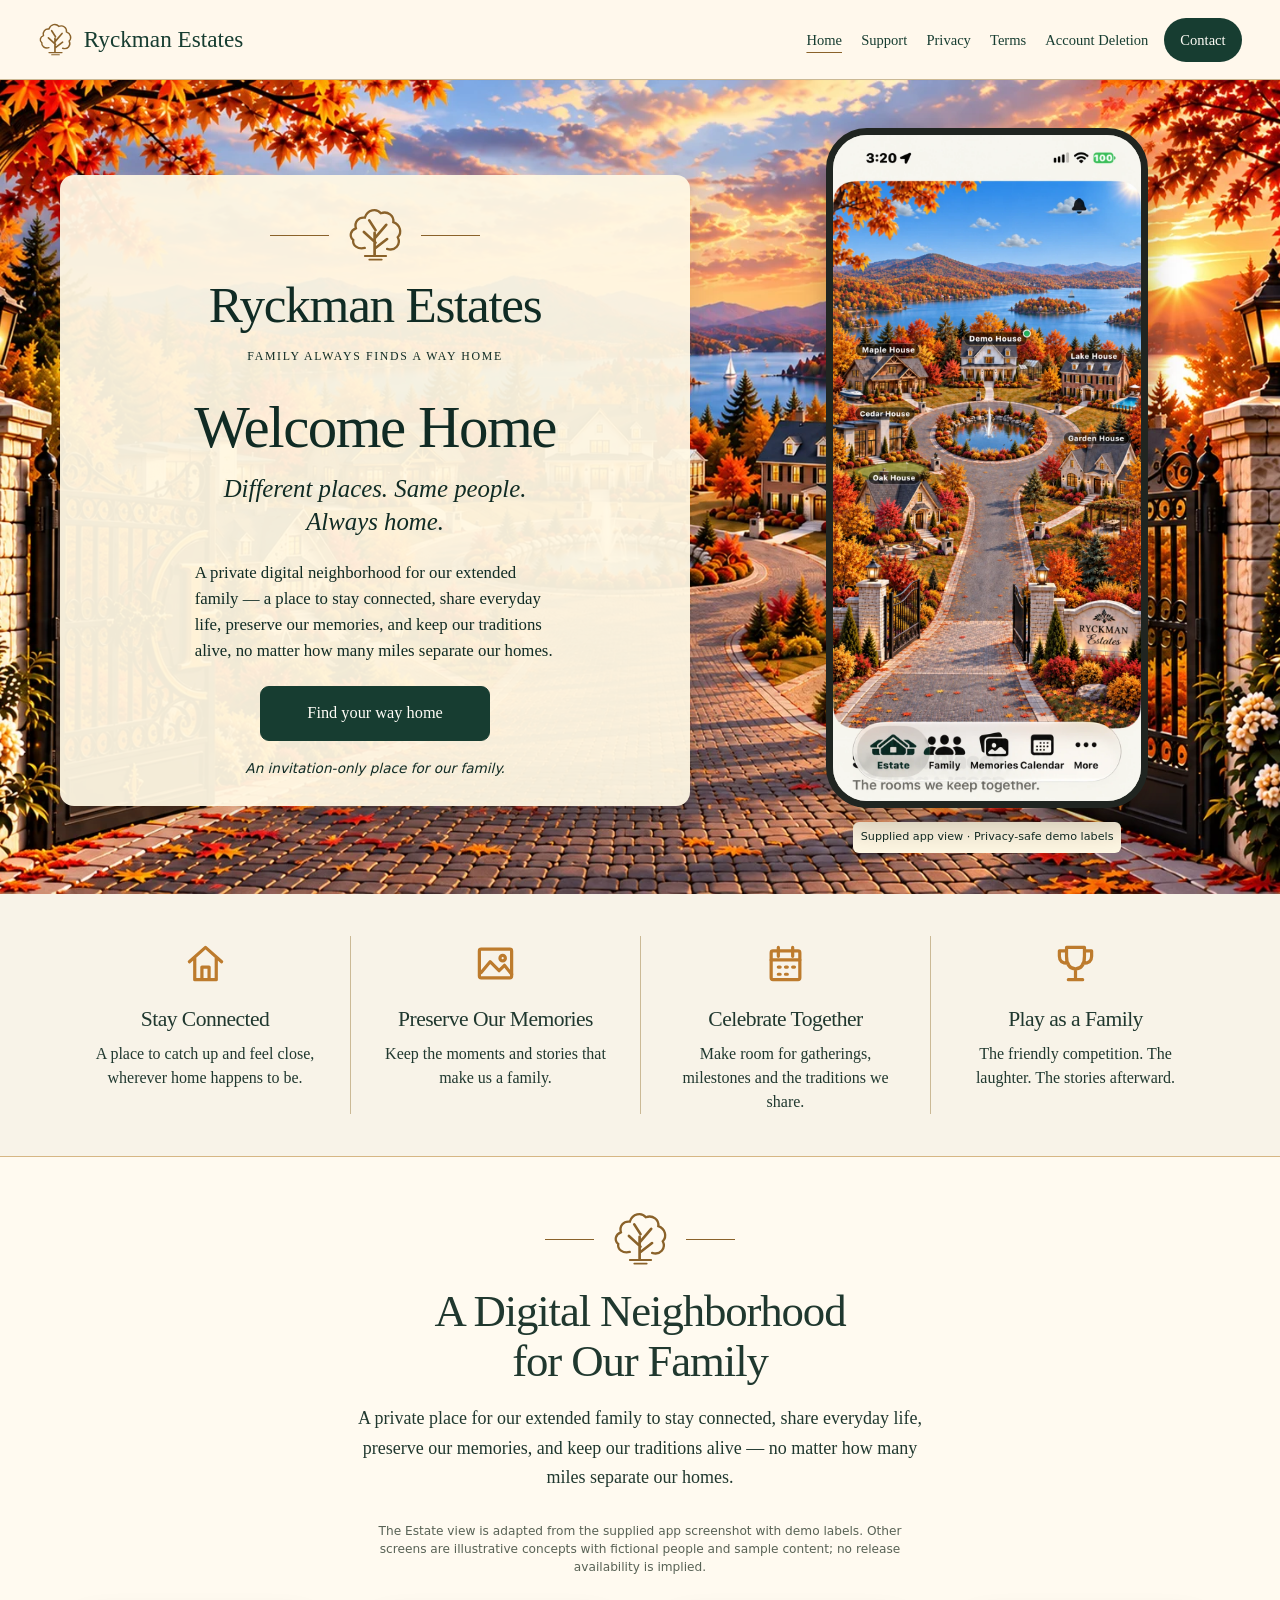
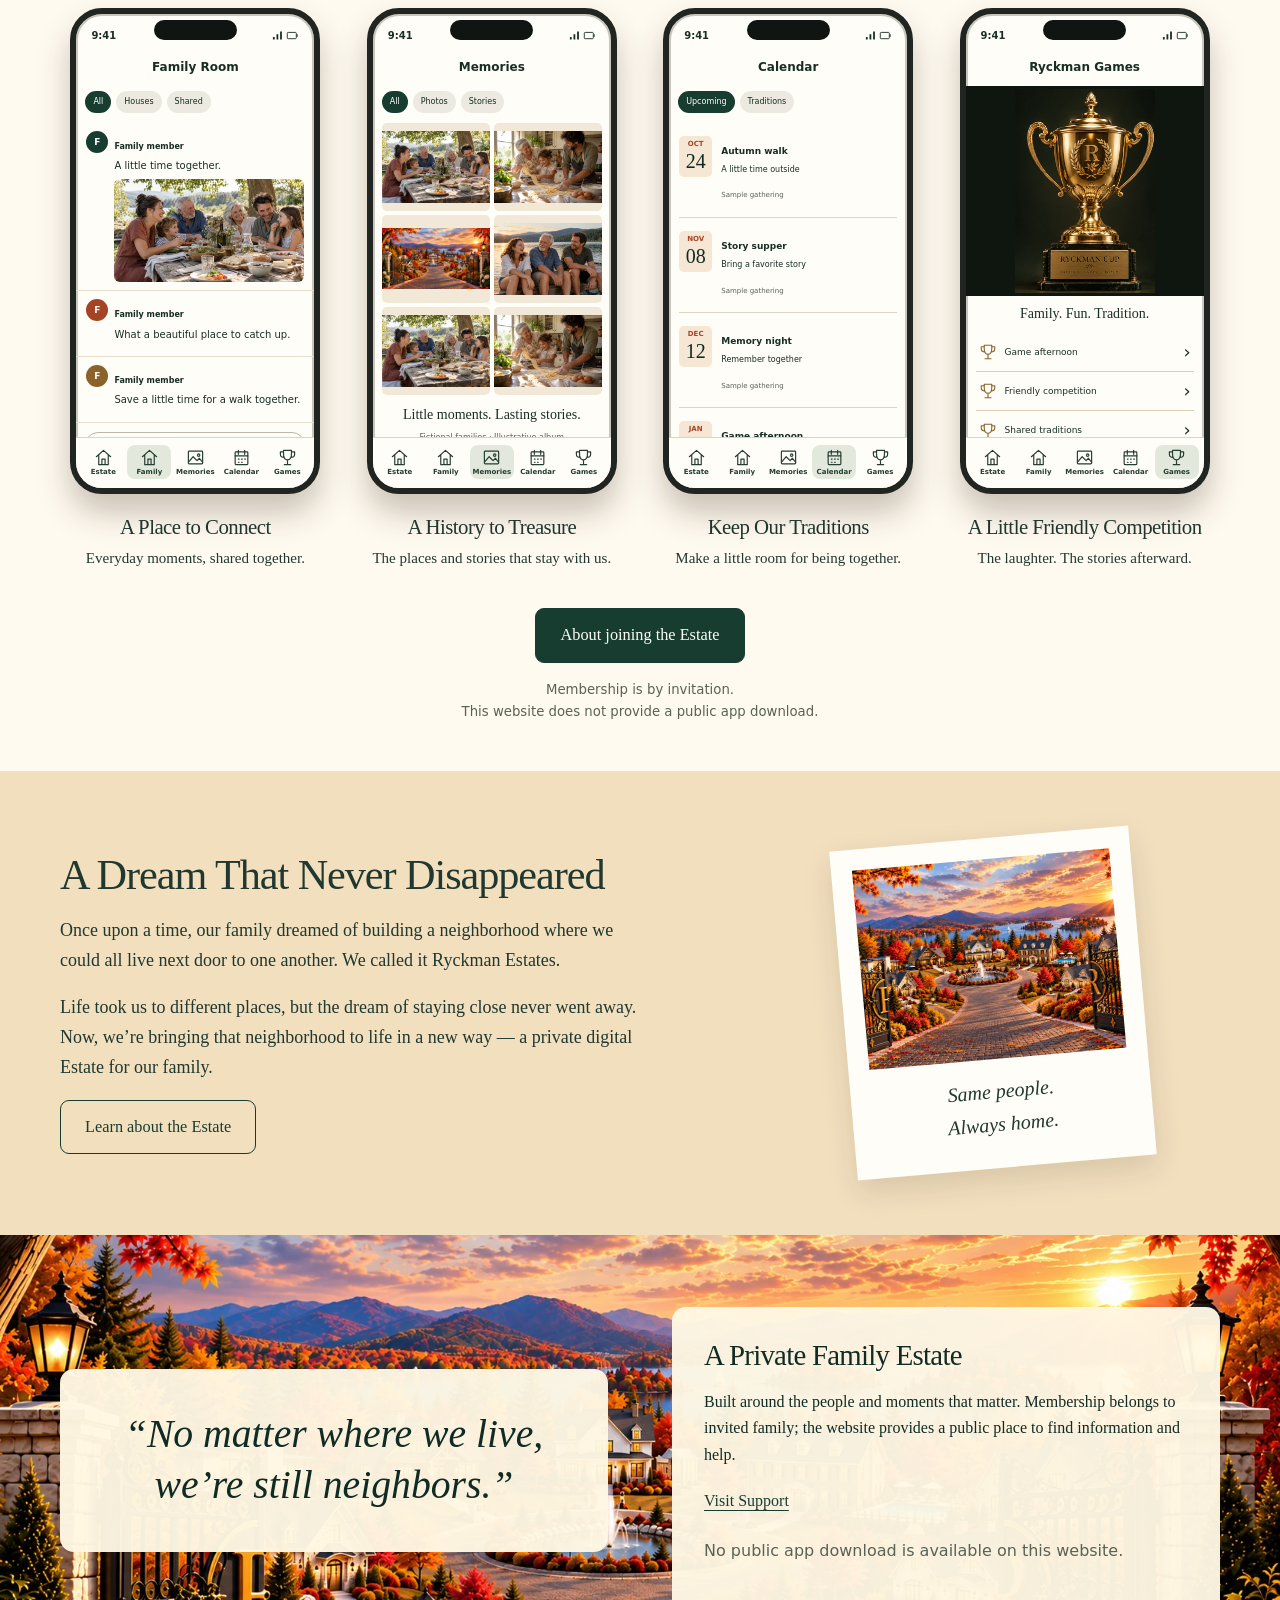
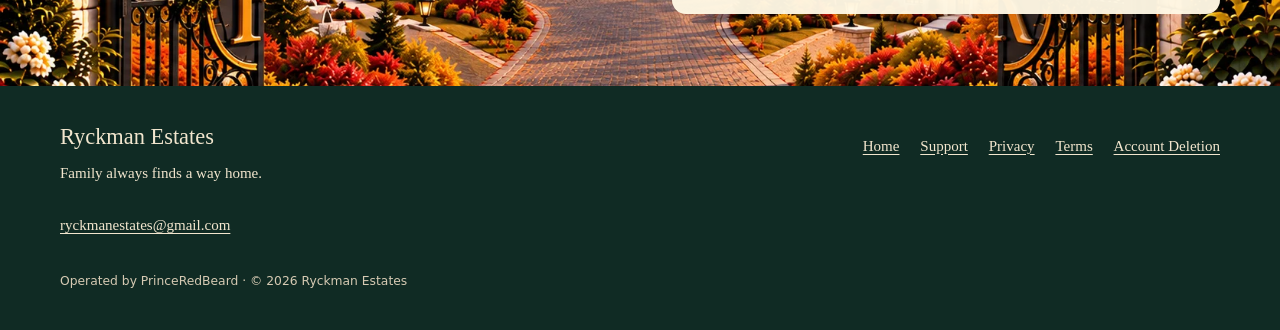
==== docs/index.html @ 8450f485 "Publish full Ryckman Estates website with scoped public information" ====
<!doctype html>
<html lang="en"><head><meta charset="utf-8"><meta name="viewport" content="width=device-width,initial-scale=1"><title>Welcome Home · Ryckman Estates</title><meta name="description" content="The official Ryckman Estates website. A little closer, wherever we are."><meta name="robots" content="index,follow"><meta name="theme-color" content="#173d31"><meta property="og:title" content="Welcome Home · Ryckman Estates"><meta property="og:description" content="The official Ryckman Estates website. A little closer, wherever we are."><meta property="og:type" content="website"><link rel="icon" href="assets/img/crest.svg" type="image/svg+xml"><link rel="stylesheet" href="assets/css/site.css"><link rel="stylesheet" href="reveal.css"><link rel="canonical" href="https://davidryckman.github.io/ryckman-estates-site/"><meta property="og:url" content="https://davidryckman.github.io/ryckman-estates-site/"></head>
<body class="reveal"><a class="skip-link" href="#main">Skip to content</a><header class="site-header"><div class="header-inner"><a class="brand" href="index.html" aria-label="Ryckman Estates home"><img src="assets/img/crest.svg" alt="" width="35" height="40"><span>Ryckman Estates</span></a><nav class="site-nav" aria-label="Main navigation"><a href="index.html" aria-current="page">Home</a><a href="support/">Support</a><a href="privacy/">Privacy</a><a href="terms/">Terms</a><a href="account-deletion/">Account Deletion</a><a class="contact-link" href="mailto:ryckmanestates@gmail.com">Contact</a></nav></div></header><main id="main"><section class="reveal-hero has-art" style="--estate-art:url('assets/estate-gate.webp')" aria-labelledby="welcome"><div class="wrap hero-grid"><div class="hero-copy"><div class="reveal-title"><div class="crest-lockup"><img src="assets/img/crest.svg" alt="" width="64" height="64"></div><h1>Ryckman Estates</h1><p class="brand-line">Family always finds a way home</p></div><div class="hero-welcome"><h2 id="welcome">Welcome Home</h2><p class="hero-tagline">Different places. Same people.<br>Always home.</p><p class="hero-intro">A private digital neighborhood for our extended family — a place to stay connected, share everyday life, preserve our memories, and keep our traditions alive, no matter how many miles separate our homes.</p><a class="button" href="support/">Find your way home</a><p class="availability">An invitation-only place for our family.</p></div></div><figure class="hero-device"><div class="device hero-phone authentic-device" role="group" aria-label="Sanitized supplied app neighborhood view with demo house labels"><img class="authentic-app-view" src="assets/neighborhood-demo.webp" alt="Supplied app neighborhood composition with privacy-safe demo house labels; no real household identities" width="853" height="1844" fetchpriority="high"></div><figcaption>Supplied app view · Privacy-safe demo labels</figcaption></figure></div></section><div class="wrap pillars"><div class="pillar"><div class="icon-medallion"><svg viewBox="0 0 24 24" fill="none" stroke="currentColor" stroke-width="1.5" stroke-linecap="round" stroke-linejoin="round" aria-hidden="true"><path d="m3 11 9-8 9 8M6 9v12h12V9M10 21v-7h4v7"/></svg></div><h3>Stay Connected</h3><p>A place to catch up and feel close, wherever home happens to be.</p></div><div class="pillar"><div class="icon-medallion"><svg viewBox="0 0 24 24" fill="none" stroke="currentColor" stroke-width="1.5" stroke-linecap="round" stroke-linejoin="round" aria-hidden="true"><rect x="3" y="4" width="18" height="16" rx="1"/><path d="m4 17 5-6 5 5 3-3 4 5"/><circle cx="16" cy="9" r="1.5"/></svg></div><h3>Preserve Our Memories</h3><p>Keep the moments and stories that make us a family.</p></div><div class="pillar"><div class="icon-medallion"><svg viewBox="0 0 24 24" fill="none" stroke="currentColor" stroke-width="1.5" stroke-linecap="round" stroke-linejoin="round" aria-hidden="true"><rect x="4" y="5" width="16" height="16" rx="1"/><path d="M8 3v5m8-5v5M4 10h16m-12 4h1m3 0h1m3 0h1m-9 4h1m3 0h1"/></svg></div><h3>Celebrate Together</h3><p>Make room for gatherings, milestones and the traditions we share.</p></div><div class="pillar"><div class="icon-medallion"><svg viewBox="0 0 24 24" fill="none" stroke="currentColor" stroke-width="1.5" stroke-linecap="round" stroke-linejoin="round" aria-hidden="true"><path d="M7 3h10v5c0 5-2 7-5 7S7 13 7 8V3ZM7 5H3v3c0 3 2 4 5 4m9-7h4v3c0 3-2 4-5 4m-4 3v5m-4 1h8"/></svg></div><h3>Play as a Family</h3><p>The friendly competition. The laughter. The stories afterward.</p></div></div><section class="neighborhood" id="neighborhood"><div class="wrap"><div class="neighborhood-copy"><div class="crest-lockup"><img src="assets/img/crest.svg" alt="" width="64" height="64"></div><h2>A Digital Neighborhood<br>for Our Family</h2><p>A private place for our extended family to stay connected, share everyday life, preserve our memories, and keep our traditions alive — no matter how many miles separate our homes.</p></div><p class="gallery-disclosure" id="screen-note">The Estate view is adapted from the supplied app screenshot with demo labels. Other screens are illustrative concepts with fictional people and sample content; no release availability is implied.</p><p class="gallery-swipe">Scroll sideways to explore the four illustrative screens.</p><div class="showcase-grid" role="region" tabindex="0" aria-label="Four illustrative screen compositions" aria-describedby="screen-note"><figure class="screen-composition"><div class="device gallery-phone" role="group" aria-label="Illustrative Family Room screen"><div class="device-status"><span>9:41</span><span class="device-island"></span><svg viewBox="0 0 30 12" aria-hidden="true"><path d="M2 10V7m4 3V4m4 6V1" stroke="currentColor" stroke-width="2"/><rect x="17" y="2" width="10" height="7" rx="1" fill="none" stroke="currentColor"/><path d="M28 4v3" stroke="currentColor"/></svg></div><div class="device-title">Family Room</div><div class="device-content room-content"><div class="sample-chips"><span class="selected">All</span><span>Houses</span><span>Shared</span></div><div class="sample-message"><span class="sample-avatar">F</span><div><strong>Family member</strong><p>A little time together.</p><img class="sample-scene sample-family" src="assets/family-picnic.webp" alt="AI-generated fictional family sharing a picnic" width="720" height="480" loading="lazy"></div></div><div class="sample-message"><span class="sample-avatar rust">F</span><div><strong>Family member</strong><p>What a beautiful place to catch up.</p></div></div><div class="sample-message"><span class="sample-avatar gold">F</span><div><strong>Family member</strong><p>Save a little time for a walk together.</p></div></div><div class="sample-compose">Illustrative conversation<span>+</span></div></div><div class="device-nav"><span><svg viewBox="0 0 24 24" fill="none" stroke="currentColor" stroke-width="1.5" stroke-linecap="round" stroke-linejoin="round" aria-hidden="true"><path d="m3 11 9-8 9 8M6 9v12h12V9M10 21v-7h4v7"/></svg><small>Estate</small></span><span class="selected"><svg viewBox="0 0 24 24" fill="none" stroke="currentColor" stroke-width="1.5" stroke-linecap="round" stroke-linejoin="round" aria-hidden="true"><path d="m3 11 9-8 9 8M6 9v12h12V9M10 21v-7h4v7"/></svg><small>Family</small></span><span><svg viewBox="0 0 24 24" fill="none" stroke="currentColor" stroke-width="1.5" stroke-linecap="round" stroke-linejoin="round" aria-hidden="true"><rect x="3" y="4" width="18" height="16" rx="1"/><path d="m4 17 5-6 5 5 3-3 4 5"/><circle cx="16" cy="9" r="1.5"/></svg><small>Memories</small></span><span><svg viewBox="0 0 24 24" fill="none" stroke="currentColor" stroke-width="1.5" stroke-linecap="round" stroke-linejoin="round" aria-hidden="true"><rect x="4" y="5" width="16" height="16" rx="1"/><path d="M8 3v5m8-5v5M4 10h16m-12 4h1m3 0h1m3 0h1m-9 4h1m3 0h1"/></svg><small>Calendar</small></span><span><svg viewBox="0 0 24 24" fill="none" stroke="currentColor" stroke-width="1.5" stroke-linecap="round" stroke-linejoin="round" aria-hidden="true"><path d="M7 3h10v5c0 5-2 7-5 7S7 13 7 8V3ZM7 5H3v3c0 3 2 4 5 4m9-7h4v3c0 3-2 4-5 4m-4 3v5m-4 1h8"/></svg><small>Games</small></span></div></div><figcaption><h3>A Place to Connect</h3><p>Everyday moments, shared together.</p></figcaption></figure><figure class="screen-composition"><div class="device gallery-phone" role="group" aria-label="Illustrative Memories screen"><div class="device-status"><span>9:41</span><span class="device-island"></span><svg viewBox="0 0 30 12" aria-hidden="true"><path d="M2 10V7m4 3V4m4 6V1" stroke="currentColor" stroke-width="2"/><rect x="17" y="2" width="10" height="7" rx="1" fill="none" stroke="currentColor"/><path d="M28 4v3" stroke="currentColor"/></svg></div><div class="device-title">Memories</div><div class="device-content memories-content"><div class="sample-chips"><span class="selected">All</span><span>Photos</span><span>Stories</span></div><div class="sample-album"><div><img class="sample-scene" src="assets/family-picnic.webp" alt="AI-generated fictional family picnic" width="720" height="480" loading="lazy"></div><div><img class="sample-scene" src="assets/family-cooking.webp" alt="AI-generated fictional family cooking together" width="720" height="480" loading="lazy"></div><div><img class="sample-scene" src="assets/estate-gate-960.webp" alt="Illustrative autumn Estate scenery" width="720" height="480" loading="lazy"></div><div><img class="sample-scene" src="assets/family-lakeside.webp" alt="AI-generated fictional family by a lake" width="720" height="480" loading="lazy"></div><div><img class="sample-scene" src="assets/family-picnic.webp" alt="AI-generated fictional family gathering" width="720" height="480" loading="lazy"></div><div><img class="sample-scene" src="assets/family-cooking.webp" alt="AI-generated fictional family preparing a meal" width="720" height="480" loading="lazy"></div></div><p class="album-title">Little moments. Lasting stories.</p><p class="sample-muted">Fictional families · Illustrative album</p></div><div class="device-nav"><span><svg viewBox="0 0 24 24" fill="none" stroke="currentColor" stroke-width="1.5" stroke-linecap="round" stroke-linejoin="round" aria-hidden="true"><path d="m3 11 9-8 9 8M6 9v12h12V9M10 21v-7h4v7"/></svg><small>Estate</small></span><span><svg viewBox="0 0 24 24" fill="none" stroke="currentColor" stroke-width="1.5" stroke-linecap="round" stroke-linejoin="round" aria-hidden="true"><path d="m3 11 9-8 9 8M6 9v12h12V9M10 21v-7h4v7"/></svg><small>Family</small></span><span class="selected"><svg viewBox="0 0 24 24" fill="none" stroke="currentColor" stroke-width="1.5" stroke-linecap="round" stroke-linejoin="round" aria-hidden="true"><rect x="3" y="4" width="18" height="16" rx="1"/><path d="m4 17 5-6 5 5 3-3 4 5"/><circle cx="16" cy="9" r="1.5"/></svg><small>Memories</small></span><span><svg viewBox="0 0 24 24" fill="none" stroke="currentColor" stroke-width="1.5" stroke-linecap="round" stroke-linejoin="round" aria-hidden="true"><rect x="4" y="5" width="16" height="16" rx="1"/><path d="M8 3v5m8-5v5M4 10h16m-12 4h1m3 0h1m3 0h1m-9 4h1m3 0h1"/></svg><small>Calendar</small></span><span><svg viewBox="0 0 24 24" fill="none" stroke="currentColor" stroke-width="1.5" stroke-linecap="round" stroke-linejoin="round" aria-hidden="true"><path d="M7 3h10v5c0 5-2 7-5 7S7 13 7 8V3ZM7 5H3v3c0 3 2 4 5 4m9-7h4v3c0 3-2 4-5 4m-4 3v5m-4 1h8"/></svg><small>Games</small></span></div></div><figcaption><h3>A History to Treasure</h3><p>The places and stories that stay with us.</p></figcaption></figure><figure class="screen-composition"><div class="device gallery-phone" role="group" aria-label="Illustrative Calendar screen"><div class="device-status"><span>9:41</span><span class="device-island"></span><svg viewBox="0 0 30 12" aria-hidden="true"><path d="M2 10V7m4 3V4m4 6V1" stroke="currentColor" stroke-width="2"/><rect x="17" y="2" width="10" height="7" rx="1" fill="none" stroke="currentColor"/><path d="M28 4v3" stroke="currentColor"/></svg></div><div class="device-title">Calendar</div><div class="device-content calendar-content"><div class="sample-chips"><span class="selected">Upcoming</span><span>Traditions</span></div><div class="sample-events"><div class="sample-event"><div class="sample-date"><span>OCT</span>24</div><div><strong>Autumn walk</strong><p>A little time outside</p><small>Sample gathering</small></div></div><div class="sample-event"><div class="sample-date"><span>NOV</span>08</div><div><strong>Story supper</strong><p>Bring a favorite story</p><small>Sample gathering</small></div></div><div class="sample-event"><div class="sample-date"><span>DEC</span>12</div><div><strong>Memory night</strong><p>Remember together</p><small>Sample gathering</small></div></div><div class="sample-event"><div class="sample-date"><span>JAN</span>16</div><div><strong>Game afternoon</strong><p>Good company wins</p><small>Sample gathering</small></div></div></div></div><div class="device-nav"><span><svg viewBox="0 0 24 24" fill="none" stroke="currentColor" stroke-width="1.5" stroke-linecap="round" stroke-linejoin="round" aria-hidden="true"><path d="m3 11 9-8 9 8M6 9v12h12V9M10 21v-7h4v7"/></svg><small>Estate</small></span><span><svg viewBox="0 0 24 24" fill="none" stroke="currentColor" stroke-width="1.5" stroke-linecap="round" stroke-linejoin="round" aria-hidden="true"><path d="m3 11 9-8 9 8M6 9v12h12V9M10 21v-7h4v7"/></svg><small>Family</small></span><span><svg viewBox="0 0 24 24" fill="none" stroke="currentColor" stroke-width="1.5" stroke-linecap="round" stroke-linejoin="round" aria-hidden="true"><rect x="3" y="4" width="18" height="16" rx="1"/><path d="m4 17 5-6 5 5 3-3 4 5"/><circle cx="16" cy="9" r="1.5"/></svg><small>Memories</small></span><span class="selected"><svg viewBox="0 0 24 24" fill="none" stroke="currentColor" stroke-width="1.5" stroke-linecap="round" stroke-linejoin="round" aria-hidden="true"><rect x="4" y="5" width="16" height="16" rx="1"/><path d="M8 3v5m8-5v5M4 10h16m-12 4h1m3 0h1m3 0h1m-9 4h1m3 0h1"/></svg><small>Calendar</small></span><span><svg viewBox="0 0 24 24" fill="none" stroke="currentColor" stroke-width="1.5" stroke-linecap="round" stroke-linejoin="round" aria-hidden="true"><path d="M7 3h10v5c0 5-2 7-5 7S7 13 7 8V3ZM7 5H3v3c0 3 2 4 5 4m9-7h4v3c0 3-2 4-5 4m-4 3v5m-4 1h8"/></svg><small>Games</small></span></div></div><figcaption><h3>Keep Our Traditions</h3><p>Make a little room for being together.</p></figcaption></figure><figure class="screen-composition"><div class="device gallery-phone" role="group" aria-label="Illustrative Ryckman Games screen"><div class="device-status"><span>9:41</span><span class="device-island"></span><svg viewBox="0 0 30 12" aria-hidden="true"><path d="M2 10V7m4 3V4m4 6V1" stroke="currentColor" stroke-width="2"/><rect x="17" y="2" width="10" height="7" rx="1" fill="none" stroke="currentColor"/><path d="M28 4v3" stroke="currentColor"/></svg></div><div class="device-title">Ryckman Games</div><div class="device-content games-content"><div class="games-banner"><div class="cup-window"><img src="assets/ryckman-cup-showcase.webp" alt="Supplied Ryckman Cup trophy front view, with gold handles and dark marble base" width="1536" height="1024" loading="lazy"></div></div><h4>Family. Fun. Tradition.</h4><div class="sample-game-list"><div><svg viewBox="0 0 24 24" fill="none" stroke="currentColor" stroke-width="1.5" stroke-linecap="round" stroke-linejoin="round" aria-hidden="true"><path d="M7 3h10v5c0 5-2 7-5 7S7 13 7 8V3ZM7 5H3v3c0 3 2 4 5 4m9-7h4v3c0 3-2 4-5 4m-4 3v5m-4 1h8"/></svg><span>Game afternoon</span><span>›</span></div><div><svg viewBox="0 0 24 24" fill="none" stroke="currentColor" stroke-width="1.5" stroke-linecap="round" stroke-linejoin="round" aria-hidden="true"><path d="M7 3h10v5c0 5-2 7-5 7S7 13 7 8V3ZM7 5H3v3c0 3 2 4 5 4m9-7h4v3c0 3-2 4-5 4m-4 3v5m-4 1h8"/></svg><span>Friendly competition</span><span>›</span></div><div><svg viewBox="0 0 24 24" fill="none" stroke="currentColor" stroke-width="1.5" stroke-linecap="round" stroke-linejoin="round" aria-hidden="true"><path d="M7 3h10v5c0 5-2 7-5 7S7 13 7 8V3ZM7 5H3v3c0 3 2 4 5 4m9-7h4v3c0 3-2 4-5 4m-4 3v5m-4 1h8"/></svg><span>Shared traditions</span><span>›</span></div></div><p class="sample-muted">Illustrative game concepts</p></div><div class="device-nav"><span><svg viewBox="0 0 24 24" fill="none" stroke="currentColor" stroke-width="1.5" stroke-linecap="round" stroke-linejoin="round" aria-hidden="true"><path d="m3 11 9-8 9 8M6 9v12h12V9M10 21v-7h4v7"/></svg><small>Estate</small></span><span><svg viewBox="0 0 24 24" fill="none" stroke="currentColor" stroke-width="1.5" stroke-linecap="round" stroke-linejoin="round" aria-hidden="true"><path d="m3 11 9-8 9 8M6 9v12h12V9M10 21v-7h4v7"/></svg><small>Family</small></span><span><svg viewBox="0 0 24 24" fill="none" stroke="currentColor" stroke-width="1.5" stroke-linecap="round" stroke-linejoin="round" aria-hidden="true"><rect x="3" y="4" width="18" height="16" rx="1"/><path d="m4 17 5-6 5 5 3-3 4 5"/><circle cx="16" cy="9" r="1.5"/></svg><small>Memories</small></span><span><svg viewBox="0 0 24 24" fill="none" stroke="currentColor" stroke-width="1.5" stroke-linecap="round" stroke-linejoin="round" aria-hidden="true"><rect x="4" y="5" width="16" height="16" rx="1"/><path d="M8 3v5m8-5v5M4 10h16m-12 4h1m3 0h1m3 0h1m-9 4h1m3 0h1"/></svg><small>Calendar</small></span><span class="selected"><svg viewBox="0 0 24 24" fill="none" stroke="currentColor" stroke-width="1.5" stroke-linecap="round" stroke-linejoin="round" aria-hidden="true"><path d="M7 3h10v5c0 5-2 7-5 7S7 13 7 8V3ZM7 5H3v3c0 3 2 4 5 4m9-7h4v3c0 3-2 4-5 4m-4 3v5m-4 1h8"/></svg><small>Games</small></span></div></div><figcaption><h3>A Little Friendly Competition</h3><p>The laughter. The stories afterward.</p></figcaption></figure></div><div class="gallery-actions"><a class="button" href="support/">About joining the Estate</a><p class="availability">Membership is by invitation.<br>This website does not provide a public app download.</p></div></div></section><section class="story" id="our-story"><div class="wrap story-grid"><div class="story-copy"><h2>A Dream That Never Disappeared</h2><p>Once upon a time, our family dreamed of building a neighborhood where we could all live next door to one another. We called it Ryckman Estates.</p><p>Life took us to different places, but the dream of staying close never went away. Now, we’re bringing that neighborhood to life in a new way — a private digital Estate for our family.</p><a class="button secondary" href="support/">Learn about the Estate</a></div><div class="story-art" aria-hidden="true"><div class="keepsake"><div class="monogram">R</div><p>Same people.<br>Always home.</p></div></div></div></section><section class="closing"><div class="wrap closing-grid"><blockquote>“No matter where we live,<br>we’re still neighbors.”</blockquote><div class="closing-note"><h2>A Private Family Estate</h2><p>Built around the people and moments that matter. Membership belongs to invited family; the website provides a public place to find information and help.</p><a href="support/">Visit Support</a><p class="availability">No public app download is available on this website.</p></div></div></section></main><footer class="site-footer"><div class="wrap"><div class="footer-inner"><div><p class="footer-brand">Ryckman Estates</p><p>Family always finds a way home.</p><a href="mailto:ryckmanestates@gmail.com">ryckmanestates@gmail.com</a></div><nav class="footer-nav" aria-label="Footer navigation"><a href="index.html">Home</a><a href="support/">Support</a><a href="privacy/">Privacy</a><a href="terms/">Terms</a><a href="account-deletion/">Account Deletion</a></nav></div><p class="footer-meta">Operated by PrinceRedBeard · © 2026 Ryckman Estates</p></div></footer></body></html>
---- docs/assets/css/site.css ----
@charset "UTF-8";
:root{--forest:#173d31;--forest-deep:#102b24;--paper:#f8f3e8;--paper-deep:#eee3ce;--ink:#20382f;--muted:#586255;--gold:#8a622a;--line:#cbb995;--white:#fffdf7;--body:Georgia,'Times New Roman',serif;--ui:system-ui,-apple-system,BlinkMacSystemFont,'Segoe UI',sans-serif;--measure:70ch;--radius:14px;--shadow:0 12px 30px rgb(36 31 18 / .13)}
*{box-sizing:border-box}html{scroll-behavior:smooth;scroll-padding-top:1.5rem}body{margin:0;background:var(--paper);color:var(--ink);font:1.125rem/1.65 var(--body);text-rendering:optimizeLegibility}::selection{background:#d9bc83;color:var(--forest-deep)}a{color:var(--forest);text-underline-offset:.22em;text-decoration-thickness:1px}a:hover{text-decoration-thickness:2px}button,a,input,summary{ -webkit-tap-highlight-color:rgb(138 98 42 / .18)}:focus-visible{outline:3px solid var(--gold);outline-offset:5px}img,svg{max-width:100%}img{height:auto}p{margin:0 0 1.1rem}h1,h2,h3{font-weight:400;line-height:1.12;letter-spacing:-.025em;margin:0 0 1.1rem;text-wrap:balance}h1{font-size:clamp(2.6rem,5vw,4.8rem)}h2{font-size:clamp(2rem,3.5vw,3.3rem)}h3{font-size:1.5rem}ul,ol{padding-left:1.25rem}li+li{margin-top:.55rem}small{font-size:.86rem}.skip-link{position:absolute;top:.5rem;left:1rem;z-index:50;transform:translateY(-180%);padding:.6rem 1rem;background:var(--forest);color:white}.skip-link:focus{transform:none}.review-ribbon{background:var(--forest-deep);color:#f9efda;text-align:center;padding:.45rem 1rem;font: .75rem/1.5 var(--ui);letter-spacing:.035em}.site-header{background:var(--paper);border-bottom:1px solid var(--line)}.header-inner{max-width:1320px;margin:auto;display:flex;align-items:center;justify-content:space-between;gap:1rem;padding:1.1rem 3vw}.brand{display:flex;align-items:center;gap:.65rem;color:var(--forest);text-decoration:none;font-size:1.45rem;line-height:1.05;white-space:nowrap}.brand img{width:35px;height:40px;flex:none}.site-nav{display:flex;flex-wrap:wrap;gap:.25rem .8rem;align-items:center;font-size:.91rem}.site-nav a{padding:.55rem .2rem;text-decoration:none;min-height:44px;display:inline-flex;align-items:center}.site-nav a:hover,.site-nav a[aria-current=page]{text-decoration:underline;text-decoration-color:var(--gold);text-underline-offset:.5em}.site-nav .contact-link{background:var(--forest);color:var(--white);padding:.55rem 1rem;border-radius:24px}.site-nav .contact-link:hover{background:var(--forest-deep);text-decoration:none}.wrap{width:min(1160px,calc(100% - 3rem));margin:auto}.narrow{max-width:var(--measure)}.button{display:inline-flex;align-items:center;justify-content:center;gap:.7rem;min-height:48px;padding:.8rem 1.5rem;border:1px solid var(--forest);border-radius:9px;background:var(--forest);color:var(--white);font-size:1.02rem;text-decoration:none;text-align:center}.button:hover{background:var(--forest-deep);color:white;text-decoration:none}.button.secondary{background:transparent;color:var(--forest)}.button.secondary:hover{background:var(--paper-deep)}.actions{display:flex;flex-wrap:wrap;gap:.8rem;align-items:center}.crest-lockup{display:flex;align-items:center;justify-content:center;gap:1.1rem;margin:0 auto 1.2rem;width:240px}.crest-lockup:before,.crest-lockup:after{content:"";height:1px;background:var(--gold);flex:1}.crest-lockup img{width:57px;height:57px}.prelaunch{min-height:70vh;display:grid;place-items:center;padding:5rem 1.5rem 6rem;text-align:center;background:var(--paper)}.prelaunch .intro{max-width:620px}.prelaunch h1{margin:.6rem 0 1.4rem}.brand-line{font-size:.88rem;letter-spacing:.14em;text-transform:uppercase;color:var(--gold);margin-bottom:2.7rem}.prelaunch .lead{font-size:1.35rem;max-width:33ch;margin:0 auto 1.5rem}.prelaunch .actions{justify-content:center;margin-top:2rem}.availability{font: .86rem/1.65 var(--ui);color:var(--muted);margin-top:1.4rem}.site-footer{padding:2.4rem 0;background:var(--forest-deep);color:#f2e6ce;font-size:.94rem}.footer-inner{display:flex;flex-wrap:wrap;gap:1.8rem 3rem;justify-content:space-between;align-items:flex-start}.site-footer a{color:#f2e6ce}.footer-brand{font-size:1.4rem;line-height:1.2;margin-bottom:.65rem}.footer-nav{display:flex;flex-wrap:wrap;gap:.8rem 1.3rem}.footer-meta{font: .77rem/1.6 var(--ui);margin:1.5rem 0 0;color:#d6cab3}.content-header{padding:4.7rem 0 2.2rem;border-bottom:1px solid var(--line)}.content-header p{font-size:1.25rem;max-width:57ch}.content-layout{display:grid;grid-template-columns:220px minmax(0,1fr);gap:4rem;padding:3rem 0 5rem}.page-toc{font-size:.95rem;align-self:start;position:sticky;top:2rem}.page-toc strong{font-family:var(--ui);font-weight:600;font-size:.8rem}.page-toc a{display:block;padding:.5rem 0;min-height:40px}.page-copy{max-width:var(--measure);min-width:0}.page-copy section+section{margin-top:3.2rem}.page-copy h2{font-size:2rem}.page-copy h3{font-size:1.25rem;font-weight:bold;margin-top:1.5rem}.page-copy p{overflow-wrap:break-word}.review-note{background:var(--paper-deep);padding:1.3rem 1.5rem;border-radius:var(--radius);font-size:1rem;margin-bottom:2.5rem}.review-note strong{display:block;margin-bottom:.35rem}.review-note p:last-child{margin-bottom:0}.contact-block{padding:1.7rem 0;border-top:1px solid var(--line);margin-top:2rem}.contact-block a{overflow-wrap:anywhere}.contact-block h2{font-size:1.7rem}.faq{border-top:1px solid var(--line);padding:1.2rem 0}.faq:last-child{border-bottom:1px solid var(--line)}summary{cursor:pointer;font-size:1.25rem;min-height:44px;padding:.25rem 1.5rem .25rem 0}details[open] summary{margin-bottom:.9rem}.error-page{min-height:65vh;display:grid;align-content:center;padding:5rem 0}.error-page p{max-width:50ch}.error-page .actions{margin-top:1.5rem}

@media(max-width:1050px){.header-inner{flex-direction:column;padding:1rem 1.5rem}.site-nav{justify-content:center}.content-layout{grid-template-columns:180px minmax(0,1fr);gap:2.5rem}}
@media(max-width:720px){body{font-size:1.0625rem}.wrap{width:calc(100% - 2.5rem)}.header-inner{padding:.8rem 1rem;gap:.65rem}.brand{font-size:1.35rem}.brand img{width:29px;height:32px}.site-nav{gap:0 .65rem;font-size:.83rem}.site-nav a{padding:.4rem .1rem}.site-nav .contact-link{padding:.4rem .8rem}.review-ribbon{font-size:.75rem;padding:.35rem .7rem}.prelaunch{min-height:65vh;padding:3.8rem 1.25rem 4.7rem}.prelaunch .lead{font-size:1.2rem}.brand-line{font-size:.7rem;letter-spacing:.1em}.prelaunch h1{font-size:2.9rem}.content-header{padding:3rem 0 1.6rem}.content-header h1{font-size:2.65rem}.content-header p{font-size:1.15rem}.content-layout{display:block;padding-top:1.6rem}.page-toc{position:static;border-bottom:1px solid var(--line);padding-bottom:1.3rem;margin-bottom:2rem}.page-toc a{display:inline-block;padding:.35rem .9rem .35rem 0;min-height:44px}.page-toc strong{display:block;margin-bottom:.6rem}.page-copy h2{font-size:1.7rem}.review-note{padding:1.2rem}.footer-inner{gap:2rem}.footer-nav{font-size:.9rem;gap:.75rem 1.2rem}.site-footer{padding:2rem 0}.actions{align-items:stretch}.actions .button{flex:1 1 auto}}
@media(prefers-reduced-motion:reduce){html{scroll-behavior:auto}*,*:before,*:after{animation:none!important;transition:none!important}}
.site-footer a{display:inline-flex;align-items:center;min-height:44px}
.site-footer :focus-visible{outline-color:#f2e6ce}
---- docs/reveal.css ----
/* Private full reveal. Artwork and fictional screens never enter docs/. */
.reveal{--autumn-rust:#a44425;--autumn-gold:#bd7b2d;--lake-blue:#376e88;background:var(--paper)}
.reveal .site-header{background:#fff8ec}.reveal-hero{position:relative;isolation:isolate;background:#d9b175;padding:3rem 0 2.6rem;overflow:hidden}.reveal-hero:before{content:"";position:absolute;inset:0;z-index:-1;background-image:var(--estate-art,none);background-size:cover;background-position:center}.hero-grid{display:grid;grid-template-columns:1.15fr .85fr;gap:4rem;align-items:center}.hero-copy{background:rgb(255 248 228 / .94);padding:2rem 2.1rem 1.7rem;border-radius:14px;color:var(--forest-deep);box-shadow:0 12px 36px rgb(58 35 10 / .13);text-align:center}.reveal-title .crest-lockup{width:210px;margin:0 auto .8rem}.reveal-title h1{font-size:clamp(2.7rem,4vw,3.6rem);margin:0 0 .8rem}.reveal-title .brand-line{font-size:.74rem;letter-spacing:.14em;color:var(--forest-deep);margin:0 0 1.8rem}.hero-welcome h2{font-size:clamp(3.1rem,4.6vw,4.2rem);margin:0 0 .7rem;color:var(--forest-deep)}.hero-tagline{font-size:1.55rem;font-style:italic;line-height:1.35;margin:0 0 1.3rem}.hero-intro{font-size:1.05rem;line-height:1.55;text-align:left;max-width:43ch;margin:0 auto 1.4rem}.hero-copy .button{min-width:230px}.hero-copy .availability{font-size:.85rem;color:var(--forest-deep);font-style:italic;margin:1rem 0 0}.hero-device{margin:0;justify-self:center;width:322px}.hero-device figcaption{font:.7rem/1.5 var(--ui);text-align:center;background:#fff8e4;color:var(--forest-deep);padding:.45rem .5rem;border-radius:6px;margin:.85rem auto 0;width:max-content;max-width:100%}
/* Crisp, static HTML device compositions. Every screen is visibly illustrative. */
.device{display:flex;flex-direction:column;position:relative;isolation:isolate;overflow:hidden;background:#fffdf7;color:#172e25;border:7px solid #202521;border-radius:41px;box-shadow:0 19px 32px rgb(42 25 8 / .25),inset 0 0 0 2px #c9c7bb;font-family:var(--ui);line-height:1.35;text-align:left;margin:0 auto}.hero-phone{width:322px;height:642px}.gallery-phone{width:100%;max-width:250px;height:486px;border-width:6px;border-radius:32px}.device-status{height:37px;flex:none;display:flex;align-items:center;justify-content:space-between;padding:6px 15px 0;font-size:10px;font-weight:700}.device-status svg{width:27px;height:12px}.device-island{width:35%;height:20px;position:absolute;top:6px;left:32.5%;background:#101512;border-radius:14px}.device-title{font-size:12px;line-height:1.3;font-weight:700;text-align:center;padding:9px 5px 10px;flex:none}.device-content{flex:1;min-height:0;overflow:hidden;position:relative}.device-content p{font-size:10px;line-height:1.45;letter-spacing:0}.device-nav{display:grid;grid-template-columns:repeat(5,1fr);padding:7px 5px 9px;background:#fffdf7;flex:none;border-top:1px solid #d8d4c8;gap:2px}.device-nav>span{display:flex;flex-direction:column;align-items:center;justify-content:center;padding:3px 1px;border-radius:8px;color:#253d32;gap:2px}.device-nav svg{width:19px;height:19px}.device-nav small{font-size:7px;font-weight:600;line-height:1}.device-nav .selected{background:#e2e9dc}.sample-scene{display:block;width:100%;height:100%;object-fit:cover}.estate-content{background:#aacbda}.estate-screen{height:100%;position:relative;overflow:hidden}.estate-screen>.sample-scene{object-position:center;height:100%;width:100%}.estate-screen-title{position:absolute;top:13px;left:11px;right:11px;padding:10px 7px;background:#fff8e4;color:#102b24;text-align:center;font:1.35rem/1.15 var(--body);border-radius:7px}.estate-screen-title span{display:block;font:.52rem/1.4 var(--ui);margin-top:5px}.house-label{position:absolute;display:block;background:#fffdf7;padding:5px 7px;border-radius:5px;font-size:10px;font-weight:700;box-shadow:0 3px 8px rgb(25 33 20 / .22)}.lake-house{top:40%;left:9px}.garden-house{top:57%;right:9px}.common-house{bottom:23%;left:22%}.estate-screen-note{position:absolute;left:12px;right:12px;bottom:15px;background:#fff8e4;color:#102b24;padding:9px 6px;text-align:center;font:.86rem/1.2 var(--body);border-radius:6px}.sample-chips{display:flex;gap:5px;padding:5px 9px 10px;font-size:8px;line-height:1.2;white-space:nowrap}.sample-chips span{background:#ece9e0;border-radius:12px;padding:6px 8px}.sample-chips .selected{background:#173d31;color:white}.sample-message{display:flex;align-items:flex-start;gap:6px;padding:8px 10px;border-bottom:1px solid #e7dfce}.sample-message>div{min-width:0;flex:1}.sample-message strong{font-size:8px}.sample-message p{margin:4px 0 6px}.sample-avatar{display:grid;place-items:center;border-radius:50%;background:#173d31;color:white;width:22px;height:22px;flex:none;font-size:9px;font-weight:600}.sample-avatar.rust{background:#a44425}.sample-avatar.gold{background:#8a622a}.sample-message .sample-scene{height:103px;border-radius:6px}.sample-compose{display:flex;align-items:center;justify-content:space-between;margin:9px;border:1px solid #bdb7a9;border-radius:13px;padding:5px 7px;font-size:7px}.sample-compose span{background:#173d31;color:white;border-radius:50%;width:17px;height:17px;text-align:center;font-size:12px}.sample-album{display:grid;grid-template-columns:1fr 1fr;grid-template-rows:repeat(3,88px);gap:4px;padding:0 9px}.sample-album>div{overflow:hidden;border-radius:5px}.album-title{font-family:var(--body);font-size:14px!important;text-align:center;padding:10px 8px 0;margin:0}.sample-muted{font-size:8px!important;color:#586255;text-align:center;margin:7px 8px}.sample-events{padding:0 10px}.sample-event{display:grid;grid-template-columns:33px 1fr;gap:9px;padding:13px 0;border-bottom:1px solid #ddd5c5;align-items:start}.sample-date{background:#f6e7d5;border-radius:5px;text-align:center;font:20px/1.2 var(--body);padding:4px 1px;color:#102b24}.sample-date span{display:block;font:7px/1.3 var(--ui);color:#a44425;font-weight:700}.sample-event strong{font-size:9px}.sample-event p{font-size:8px;margin:4px 0}.sample-event small{font-size:7px;color:#586255}.games-banner{height:155px;position:relative}.games-emblem{position:absolute;inset:25px 0 auto;margin:auto;width:96px;height:96px;display:grid;place-items:center;background:#fff4d9;border:2px solid #8a622a;border-radius:50%;font:64px/1 var(--body);color:#8a622a;box-shadow:0 8px 18px rgb(58 35 10 / .25)}.games-content h4{text-align:center;font:16px/1.2 var(--body);margin:14px 5px}.sample-game-list{padding:0 10px}.sample-game-list>div{display:flex;align-items:center;gap:8px;padding:11px 3px;border-bottom:1px solid #d9cdb7;font-size:9px}.sample-game-list svg{width:18px;height:18px;flex:none;color:#8a622a}.sample-game-list span:last-child{margin-left:auto;font-size:18px}
.pillars{display:grid;grid-template-columns:repeat(4,1fr);padding:2.6rem 0}.pillar{text-align:center;padding:0 1.5rem}.pillar+.pillar{border-left:1px solid var(--line)}.icon-medallion{display:grid;place-items:center;width:55px;height:55px;margin:0 auto 1rem;color:var(--autumn-gold)}.icon-medallion svg{width:43px;height:43px;stroke-width:1.8}.pillar h3{font-size:1.35rem;margin-bottom:.7rem}.pillar p{font-size:1rem;line-height:1.5;margin:0}.neighborhood{background:#fffaf0;padding:3.4rem 0 3rem;border-top:1px solid #d6b684}.neighborhood-copy{text-align:center;max-width:720px;margin:auto}.neighborhood-copy .crest-lockup{width:190px;margin:0 auto 1.1rem}.neighborhood-copy p{max-width:63ch;margin:0 auto 1.8rem}.gallery-disclosure{text-align:center;font:.76rem/1.5 var(--ui);color:#586255;max-width:70ch;margin:0 auto 2rem}.showcase-grid{display:grid;grid-template-columns:repeat(4,minmax(0,1fr));gap:1.6rem;align-items:start}.screen-composition{margin:0;min-width:0}.screen-composition figcaption{text-align:center;padding:1.3rem .1rem 0}.screen-composition h3{font-size:1.3rem;margin:0 0 .6rem}.screen-composition figcaption p{font-size:.94rem;line-height:1.45;margin:0}.gallery-actions{text-align:center;margin:2.4rem auto 0}.gallery-actions .availability{font-size:.83rem;margin:1rem 0 0;color:#586255}.story{background:#f2dfbe;padding:4.2rem 0}.story-grid{display:grid;grid-template-columns:1.1fr .8fr;gap:5rem;align-items:center}.story-copy p{max-width:65ch}.story-copy h2{font-size:clamp(2.2rem,3.3vw,3rem)}.story-art{display:grid;place-items:center;min-height:275px}.keepsake{background:#fffdf7;padding:1.3rem 1.3rem 1.7rem;box-shadow:var(--shadow);transform:rotate(-5deg);width:min(100%,300px);text-align:center}.keepsake .monogram{display:grid;place-items:center;background-image:url('assets/estate-gate-960.webp');background-position:center;background-size:cover;min-height:200px;font-size:5rem;color:#102b24}.keepsake .monogram{font-size:0}.keepsake p{font-style:italic;font-size:1.25rem;margin:1rem 0 0}.closing{position:relative;isolation:isolate;background:#bd7b2d url('assets/estate-gate.webp') center 42%/cover;color:var(--forest-deep);padding:4.5rem 0}.closing-grid{display:grid;grid-template-columns:1fr 1fr;gap:4rem;align-items:center}.closing blockquote{background:rgb(255 248 228 / .96);padding:2.5rem 1.5rem;border-radius:14px;font-size:clamp(2rem,3.1vw,2.8rem);line-height:1.3;font-style:italic;margin:0;text-align:center;text-wrap:balance}.closing-note{padding:2rem;background:rgb(255 248 228 / .96);color:var(--forest-deep);border-radius:14px}.closing-note h2{font-size:1.8rem}.closing-note p,.closing-note a{font-size:1rem}.closing-note .availability{color:#586255}.hero-copy :focus-visible,.closing :focus-visible{outline-color:#8a622a}.showcase-grid:focus-visible{outline-offset:8px}
@media(max-width:1050px){.hero-grid{gap:2rem;grid-template-columns:1.05fr .95fr}.hero-copy{padding:1.6rem}.reveal-title h1{font-size:2.75rem}.hero-welcome h2{font-size:3.25rem}.hero-device,.hero-phone{width:292px}.hero-phone{height:590px}.showcase-grid{grid-template-columns:repeat(2,minmax(0,1fr));gap:2.5rem;max-width:650px;margin:auto}.gallery-phone{height:450px;border-width:5px}.device-nav small{font-size:6px}.device-title{font-size:10px}.sample-chips{font-size:7px;gap:3px;padding-left:6px;padding-right:6px}.sample-chips span{padding:5px 6px}.sample-message{padding:6px}.sample-message .sample-scene{height:86px}.sample-album{grid-template-rows:repeat(3,76px);padding:0 6px}.sample-event{gap:6px;padding:10px 0}.sample-game-list{padding:0 6px}.games-banner{height:140px}.screen-composition h3{font-size:1.15rem}.screen-composition figcaption p{font-size:.88rem}.pillar{padding:0 1rem}.story-grid,.closing-grid{gap:2.5rem}}
@media(max-width:720px){.reveal-hero{padding:1.3rem 0 2rem}.hero-grid{display:flex;flex-direction:column;gap:1.8rem}.hero-copy{padding:1.7rem 1.25rem;width:100%}.reveal-title h1{font-size:2.6rem}.reveal-title .brand-line{font-size:.64rem;letter-spacing:.1em;margin-bottom:1.5rem}.hero-welcome h2{font-size:3.05rem}.hero-tagline{font-size:1.3rem}.hero-intro{font-size:1rem;text-align:center}.hero-device,.hero-phone{width:286px}.hero-phone{height:575px}.hero-device figcaption{font-size:.66rem}.pillars{grid-template-columns:1fr 1fr;gap:2rem 0;padding:2.2rem 0}.pillar:nth-child(3){border-left:0}.pillar h3{font-size:1.2rem}.pillar p{font-size:.95rem}.neighborhood{padding:2.8rem 0}.neighborhood-copy h2{font-size:2.2rem}.neighborhood-copy p{font-size:1.05rem}.gallery-disclosure{font-size:.74rem}.showcase-grid{display:flex;overflow-x:auto;scroll-snap-type:x mandatory;gap:1.4rem;padding:0 .4rem 1.4rem;scrollbar-color:#8a622a #f2dfbe}.screen-composition{flex:0 0 83%;max-width:280px;scroll-snap-align:center}.gallery-phone{max-width:260px;height:505px;border-width:6px}.device-title{font-size:12px}.device-nav small{font-size:7px}.sample-chips{font-size:8px;padding:5px 9px 10px;gap:5px}.sample-chips span{padding:6px 8px}.sample-message{padding:8px 10px}.sample-message .sample-scene{height:115px}.sample-album{grid-template-rows:repeat(3,96px);padding:0 9px}.sample-event{padding:14px 0}.games-banner{height:170px}.sample-game-list{padding:0 10px}.screen-composition h3{font-size:1.35rem}.screen-composition figcaption p{font-size:1rem}.gallery-actions{margin-top:1.4rem}.story{padding:3rem 0}.story-grid,.closing-grid{grid-template-columns:1fr;gap:2.5rem}.story-art{min-height:240px}.keepsake{max-width:265px}.closing{padding:3rem 0}.closing blockquote{padding:2rem 1.2rem}.closing-note{padding:1.6rem}}
@media(max-width:380px){.hero-copy{padding:1.4rem 1rem}.reveal-title h1{font-size:2.4rem}.hero-welcome h2{font-size:2.55rem}.hero-device,.hero-phone{width:262px}.hero-phone{height:540px}.hero-copy .button{min-width:0;width:100%}.screen-composition{flex-basis:94%}.gallery-phone{height:490px}}
@media(prefers-reduced-motion:reduce){html{scroll-behavior:auto}*,*:before,*:after{animation:none!important;transition:none!important}}

.gallery-swipe{display:none}@media(max-width:720px){.gallery-swipe{display:block;text-align:center;font:.78rem/1.5 var(--ui);color:#586255;margin:-.8rem 0 1.4rem}}

/* Owner-supplied app composition, privacy labels edited; preserve full screenshot. */
.authentic-device.hero-phone{height:auto;aspect-ratio:auto;display:block;background:#f8f5ed}
.authentic-app-view{display:block;width:100%;height:auto;object-fit:contain}
.sample-album>div img{object-fit:contain;object-position:center;background:#f2e8d7}
.sample-message .sample-family{object-position:center 38%}
/* Display only the supplied Cup's front rendering through a CSS viewport. */
.games-content .games-banner{height:210px;display:grid;place-items:center;background:#0e160f}
.cup-window{width:140px;height:204px;position:relative;overflow:hidden}
.cup-window img{position:absolute;max-width:none;width:387px;height:auto;left:0;top:0}
.games-content h4{margin:10px 4px;font-size:14px}
.games-content .sample-game-list>div{padding:7px 3px}
.games-content .sample-muted{margin:5px 4px}
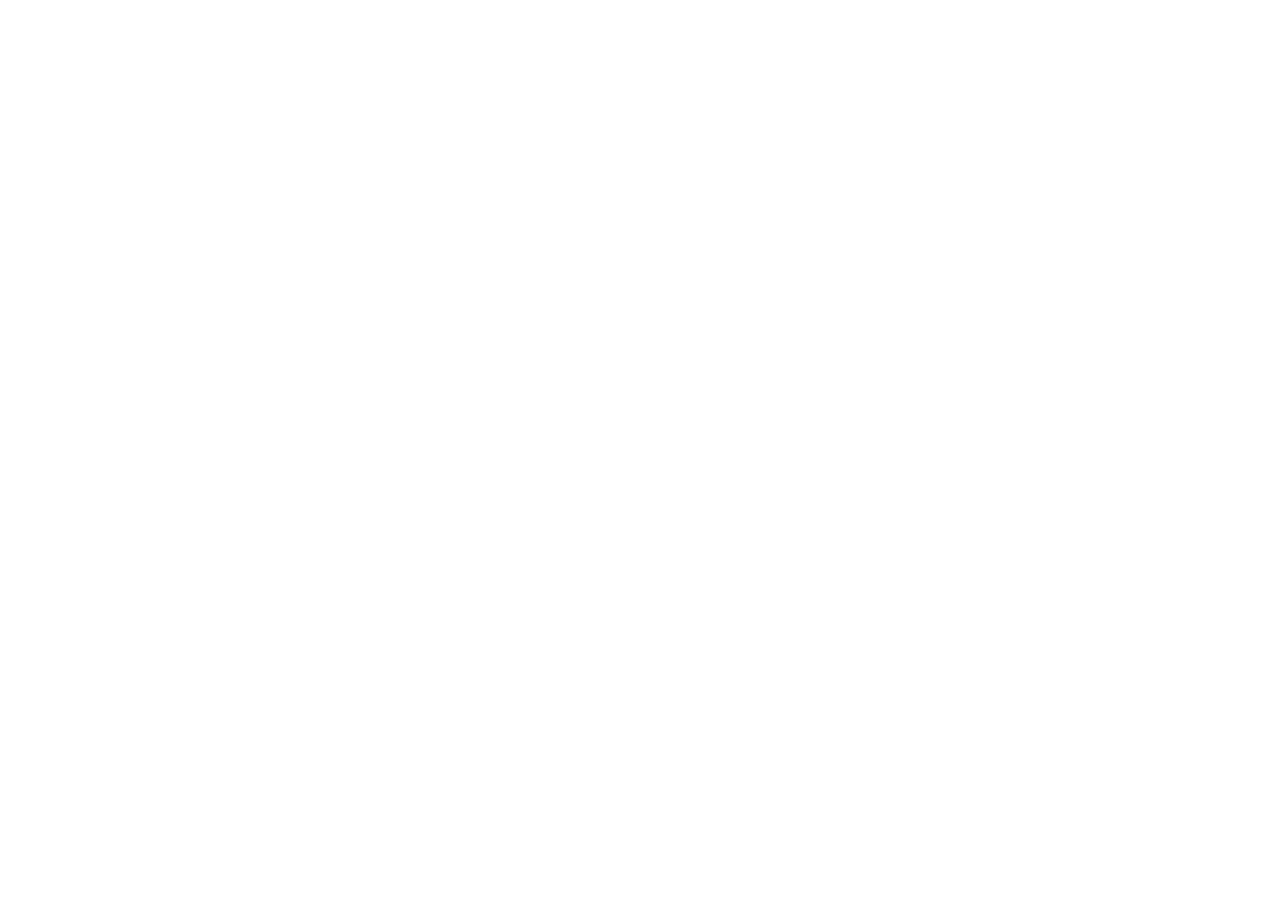
==== commit 4265dfc4: "Redirect existing website routes to Family Estates" ====
--- a/docs/index.html
+++ b/docs/index.html
@@ -1,3 +1,2 @@
 <!doctype html>
-<html lang="en"><head><meta charset="utf-8"><meta name="viewport" content="width=device-width,initial-scale=1"><title>Welcome Home · Ryckman Estates</title><meta name="description" content="The official Ryckman Estates website. A little closer, wherever we are."><meta name="robots" content="index,follow"><meta name="theme-color" content="#173d31"><meta property="og:title" content="Welcome Home · Ryckman Estates"><meta property="og:description" content="The official Ryckman Estates website. A little closer, wherever we are."><meta property="og:type" content="website"><link rel="icon" href="assets/img/crest.svg" type="image/svg+xml"><link rel="stylesheet" href="assets/css/site.css"><link rel="stylesheet" href="reveal.css"><link rel="canonical" href="https://davidryckman.github.io/ryckman-estates-site/"><meta property="og:url" content="https://davidryckman.github.io/ryckman-estates-site/"></head>
-<body class="reveal"><a class="skip-link" href="#main">Skip to content</a><header class="site-header"><div class="header-inner"><a class="brand" href="index.html" aria-label="Ryckman Estates home"><img src="assets/img/crest.svg" alt="" width="35" height="40"><span>Ryckman Estates</span></a><nav class="site-nav" aria-label="Main navigation"><a href="index.html" aria-current="page">Home</a><a href="support/">Support</a><a href="privacy/">Privacy</a><a href="terms/">Terms</a><a href="account-deletion/">Account Deletion</a><a class="contact-link" href="mailto:ryckmanestates@gmail.com">Contact</a></nav></div></header><main id="main"><section class="reveal-hero has-art" style="--estate-art:url('assets/estate-gate.webp')" aria-labelledby="welcome"><div class="wrap hero-grid"><div class="hero-copy"><div class="reveal-title"><div class="crest-lockup"><img src="assets/img/crest.svg" alt="" width="64" height="64"></div><h1>Ryckman Estates</h1><p class="brand-line">Family always finds a way home</p></div><div class="hero-welcome"><h2 id="welcome">Welcome Home</h2><p class="hero-tagline">Different places. Same people.<br>Always home.</p><p class="hero-intro">A private digital neighborhood for our extended family — a place to stay connected, share everyday life, preserve our memories, and keep our traditions alive, no matter how many miles separate our homes.</p><a class="button" href="support/">Find your way home</a><p class="availability">An invitation-only place for our family.</p></div></div><figure class="hero-device"><div class="device hero-phone authentic-device" role="group" aria-label="Sanitized supplied app neighborhood view with demo house labels"><img class="authentic-app-view" src="assets/neighborhood-demo.webp" alt="Supplied app neighborhood composition with privacy-safe demo house labels; no real household identities" width="853" height="1844" fetchpriority="high"></div><figcaption>Supplied app view · Privacy-safe demo labels</figcaption></figure></div></section><div class="wrap pillars"><div class="pillar"><div class="icon-medallion"><svg viewBox="0 0 24 24" fill="none" stroke="currentColor" stroke-width="1.5" stroke-linecap="round" stroke-linejoin="round" aria-hidden="true"><path d="m3 11 9-8 9 8M6 9v12h12V9M10 21v-7h4v7"/></svg></div><h3>Stay Connected</h3><p>A place to catch up and feel close, wherever home happens to be.</p></div><div class="pillar"><div class="icon-medallion"><svg viewBox="0 0 24 24" fill="none" stroke="currentColor" stroke-width="1.5" stroke-linecap="round" stroke-linejoin="round" aria-hidden="true"><rect x="3" y="4" width="18" height="16" rx="1"/><path d="m4 17 5-6 5 5 3-3 4 5"/><circle cx="16" cy="9" r="1.5"/></svg></div><h3>Preserve Our Memories</h3><p>Keep the moments and stories that make us a family.</p></div><div class="pillar"><div class="icon-medallion"><svg viewBox="0 0 24 24" fill="none" stroke="currentColor" stroke-width="1.5" stroke-linecap="round" stroke-linejoin="round" aria-hidden="true"><rect x="4" y="5" width="16" height="16" rx="1"/><path d="M8 3v5m8-5v5M4 10h16m-12 4h1m3 0h1m3 0h1m-9 4h1m3 0h1"/></svg></div><h3>Celebrate Together</h3><p>Make room for gatherings, milestones and the traditions we share.</p></div><div class="pillar"><div class="icon-medallion"><svg viewBox="0 0 24 24" fill="none" stroke="currentColor" stroke-width="1.5" stroke-linecap="round" stroke-linejoin="round" aria-hidden="true"><path d="M7 3h10v5c0 5-2 7-5 7S7 13 7 8V3ZM7 5H3v3c0 3 2 4 5 4m9-7h4v3c0 3-2 4-5 4m-4 3v5m-4 1h8"/></svg></div><h3>Play as a Family</h3><p>The friendly competition. The laughter. The stories afterward.</p></div></div><section class="neighborhood" id="neighborhood"><div class="wrap"><div class="neighborhood-copy"><div class="crest-lockup"><img src="assets/img/crest.svg" alt="" width="64" height="64"></div><h2>A Digital Neighborhood<br>for Our Family</h2><p>A private place for our extended family to stay connected, share everyday life, preserve our memories, and keep our traditions alive — no matter how many miles separate our homes.</p></div><p class="gallery-disclosure" id="screen-note">The Estate view is adapted from the supplied app screenshot with demo labels. Other screens are illustrative concepts with fictional people and sample content; no release availability is implied.</p><p class="gallery-swipe">Scroll sideways to explore the four illustrative screens.</p><div class="showcase-grid" role="region" tabindex="0" aria-label="Four illustrative screen compositions" aria-describedby="screen-note"><figure class="screen-composition"><div class="device gallery-phone" role="group" aria-label="Illustrative Family Room screen"><div class="device-status"><span>9:41</span><span class="device-island"></span><svg viewBox="0 0 30 12" aria-hidden="true"><path d="M2 10V7m4 3V4m4 6V1" stroke="currentColor" stroke-width="2"/><rect x="17" y="2" width="10" height="7" rx="1" fill="none" stroke="currentColor"/><path d="M28 4v3" stroke="currentColor"/></svg></div><div class="device-title">Family Room</div><div class="device-content room-content"><div class="sample-chips"><span class="selected">All</span><span>Houses</span><span>Shared</span></div><div class="sample-message"><span class="sample-avatar">F</span><div><strong>Family member</strong><p>A little time together.</p><img class="sample-scene sample-family" src="assets/family-picnic.webp" alt="AI-generated fictional family sharing a picnic" width="720" height="480" loading="lazy"></div></div><div class="sample-message"><span class="sample-avatar rust">F</span><div><strong>Family member</strong><p>What a beautiful place to catch up.</p></div></div><div class="sample-message"><span class="sample-avatar gold">F</span><div><strong>Family member</strong><p>Save a little time for a walk together.</p></div></div><div class="sample-compose">Illustrative conversation<span>+</span></div></div><div class="device-nav"><span><svg viewBox="0 0 24 24" fill="none" stroke="currentColor" stroke-width="1.5" stroke-linecap="round" stroke-linejoin="round" aria-hidden="true"><path d="m3 11 9-8 9 8M6 9v12h12V9M10 21v-7h4v7"/></svg><small>Estate</small></span><span class="selected"><svg viewBox="0 0 24 24" fill="none" stroke="currentColor" stroke-width="1.5" stroke-linecap="round" stroke-linejoin="round" aria-hidden="true"><path d="m3 11 9-8 9 8M6 9v12h12V9M10 21v-7h4v7"/></svg><small>Family</small></span><span><svg viewBox="0 0 24 24" fill="none" stroke="currentColor" stroke-width="1.5" stroke-linecap="round" stroke-linejoin="round" aria-hidden="true"><rect x="3" y="4" width="18" height="16" rx="1"/><path d="m4 17 5-6 5 5 3-3 4 5"/><circle cx="16" cy="9" r="1.5"/></svg><small>Memories</small></span><span><svg viewBox="0 0 24 24" fill="none" stroke="currentColor" stroke-width="1.5" stroke-linecap="round" stroke-linejoin="round" aria-hidden="true"><rect x="4" y="5" width="16" height="16" rx="1"/><path d="M8 3v5m8-5v5M4 10h16m-12 4h1m3 0h1m3 0h1m-9 4h1m3 0h1"/></svg><small>Calendar</small></span><span><svg viewBox="0 0 24 24" fill="none" stroke="currentColor" stroke-width="1.5" stroke-linecap="round" stroke-linejoin="round" aria-hidden="true"><path d="M7 3h10v5c0 5-2 7-5 7S7 13 7 8V3ZM7 5H3v3c0 3 2 4 5 4m9-7h4v3c0 3-2 4-5 4m-4 3v5m-4 1h8"/></svg><small>Games</small></span></div></div><figcaption><h3>A Place to Connect</h3><p>Everyday moments, shared together.</p></figcaption></figure><figure class="screen-composition"><div class="device gallery-phone" role="group" aria-label="Illustrative Memories screen"><div class="device-status"><span>9:41</span><span class="device-island"></span><svg viewBox="0 0 30 12" aria-hidden="true"><path d="M2 10V7m4 3V4m4 6V1" stroke="currentColor" stroke-width="2"/><rect x="17" y="2" width="10" height="7" rx="1" fill="none" stroke="currentColor"/><path d="M28 4v3" stroke="currentColor"/></svg></div><div class="device-title">Memories</div><div class="device-content memories-content"><div class="sample-chips"><span class="selected">All</span><span>Photos</span><span>Stories</span></div><div class="sample-album"><div><img class="sample-scene" src="assets/family-picnic.webp" alt="AI-generated fictional family picnic" width="720" height="480" loading="lazy"></div><div><img class="sample-scene" src="assets/family-cooking.webp" alt="AI-generated fictional family cooking together" width="720" height="480" loading="lazy"></div><div><img class="sample-scene" src="assets/estate-gate-960.webp" alt="Illustrative autumn Estate scenery" width="720" height="480" loading="lazy"></div><div><img class="sample-scene" src="assets/family-lakeside.webp" alt="AI-generated fictional family by a lake" width="720" height="480" loading="lazy"></div><div><img class="sample-scene" src="assets/family-picnic.webp" alt="AI-generated fictional family gathering" width="720" height="480" loading="lazy"></div><div><img class="sample-scene" src="assets/family-cooking.webp" alt="AI-generated fictional family preparing a meal" width="720" height="480" loading="lazy"></div></div><p class="album-title">Little moments. Lasting stories.</p><p class="sample-muted">Fictional families · Illustrative album</p></div><div class="device-nav"><span><svg viewBox="0 0 24 24" fill="none" stroke="currentColor" stroke-width="1.5" stroke-linecap="round" stroke-linejoin="round" aria-hidden="true"><path d="m3 11 9-8 9 8M6 9v12h12V9M10 21v-7h4v7"/></svg><small>Estate</small></span><span><svg viewBox="0 0 24 24" fill="none" stroke="currentColor" stroke-width="1.5" stroke-linecap="round" stroke-linejoin="round" aria-hidden="true"><path d="m3 11 9-8 9 8M6 9v12h12V9M10 21v-7h4v7"/></svg><small>Family</small></span><span class="selected"><svg viewBox="0 0 24 24" fill="none" stroke="currentColor" stroke-width="1.5" stroke-linecap="round" stroke-linejoin="round" aria-hidden="true"><rect x="3" y="4" width="18" height="16" rx="1"/><path d="m4 17 5-6 5 5 3-3 4 5"/><circle cx="16" cy="9" r="1.5"/></svg><small>Memories</small></span><span><svg viewBox="0 0 24 24" fill="none" stroke="currentColor" stroke-width="1.5" stroke-linecap="round" stroke-linejoin="round" aria-hidden="true"><rect x="4" y="5" width="16" height="16" rx="1"/><path d="M8 3v5m8-5v5M4 10h16m-12 4h1m3 0h1m3 0h1m-9 4h1m3 0h1"/></svg><small>Calendar</small></span><span><svg viewBox="0 0 24 24" fill="none" stroke="currentColor" stroke-width="1.5" stroke-linecap="round" stroke-linejoin="round" aria-hidden="true"><path d="M7 3h10v5c0 5-2 7-5 7S7 13 7 8V3ZM7 5H3v3c0 3 2 4 5 4m9-7h4v3c0 3-2 4-5 4m-4 3v5m-4 1h8"/></svg><small>Games</small></span></div></div><figcaption><h3>A History to Treasure</h3><p>The places and stories that stay with us.</p></figcaption></figure><figure class="screen-composition"><div class="device gallery-phone" role="group" aria-label="Illustrative Calendar screen"><div class="device-status"><span>9:41</span><span class="device-island"></span><svg viewBox="0 0 30 12" aria-hidden="true"><path d="M2 10V7m4 3V4m4 6V1" stroke="currentColor" stroke-width="2"/><rect x="17" y="2" width="10" height="7" rx="1" fill="none" stroke="currentColor"/><path d="M28 4v3" stroke="currentColor"/></svg></div><div class="device-title">Calendar</div><div class="device-content calendar-content"><div class="sample-chips"><span class="selected">Upcoming</span><span>Traditions</span></div><div class="sample-events"><div class="sample-event"><div class="sample-date"><span>OCT</span>24</div><div><strong>Autumn walk</strong><p>A little time outside</p><small>Sample gathering</small></div></div><div class="sample-event"><div class="sample-date"><span>NOV</span>08</div><div><strong>Story supper</strong><p>Bring a favorite story</p><small>Sample gathering</small></div></div><div class="sample-event"><div class="sample-date"><span>DEC</span>12</div><div><strong>Memory night</strong><p>Remember together</p><small>Sample gathering</small></div></div><div class="sample-event"><div class="sample-date"><span>JAN</span>16</div><div><strong>Game afternoon</strong><p>Good company wins</p><small>Sample gathering</small></div></div></div></div><div class="device-nav"><span><svg viewBox="0 0 24 24" fill="none" stroke="currentColor" stroke-width="1.5" stroke-linecap="round" stroke-linejoin="round" aria-hidden="true"><path d="m3 11 9-8 9 8M6 9v12h12V9M10 21v-7h4v7"/></svg><small>Estate</small></span><span><svg viewBox="0 0 24 24" fill="none" stroke="currentColor" stroke-width="1.5" stroke-linecap="round" stroke-linejoin="round" aria-hidden="true"><path d="m3 11 9-8 9 8M6 9v12h12V9M10 21v-7h4v7"/></svg><small>Family</small></span><span><svg viewBox="0 0 24 24" fill="none" stroke="currentColor" stroke-width="1.5" stroke-linecap="round" stroke-linejoin="round" aria-hidden="true"><rect x="3" y="4" width="18" height="16" rx="1"/><path d="m4 17 5-6 5 5 3-3 4 5"/><circle cx="16" cy="9" r="1.5"/></svg><small>Memories</small></span><span class="selected"><svg viewBox="0 0 24 24" fill="none" stroke="currentColor" stroke-width="1.5" stroke-linecap="round" stroke-linejoin="round" aria-hidden="true"><rect x="4" y="5" width="16" height="16" rx="1"/><path d="M8 3v5m8-5v5M4 10h16m-12 4h1m3 0h1m3 0h1m-9 4h1m3 0h1"/></svg><small>Calendar</small></span><span><svg viewBox="0 0 24 24" fill="none" stroke="currentColor" stroke-width="1.5" stroke-linecap="round" stroke-linejoin="round" aria-hidden="true"><path d="M7 3h10v5c0 5-2 7-5 7S7 13 7 8V3ZM7 5H3v3c0 3 2 4 5 4m9-7h4v3c0 3-2 4-5 4m-4 3v5m-4 1h8"/></svg><small>Games</small></span></div></div><figcaption><h3>Keep Our Traditions</h3><p>Make a little room for being together.</p></figcaption></figure><figure class="screen-composition"><div class="device gallery-phone" role="group" aria-label="Illustrative Ryckman Games screen"><div class="device-status"><span>9:41</span><span class="device-island"></span><svg viewBox="0 0 30 12" aria-hidden="true"><path d="M2 10V7m4 3V4m4 6V1" stroke="currentColor" stroke-width="2"/><rect x="17" y="2" width="10" height="7" rx="1" fill="none" stroke="currentColor"/><path d="M28 4v3" stroke="currentColor"/></svg></div><div class="device-title">Ryckman Games</div><div class="device-content games-content"><div class="games-banner"><div class="cup-window"><img src="assets/ryckman-cup-showcase.webp" alt="Supplied Ryckman Cup trophy front view, with gold handles and dark marble base" width="1536" height="1024" loading="lazy"></div></div><h4>Family. Fun. Tradition.</h4><div class="sample-game-list"><div><svg viewBox="0 0 24 24" fill="none" stroke="currentColor" stroke-width="1.5" stroke-linecap="round" stroke-linejoin="round" aria-hidden="true"><path d="M7 3h10v5c0 5-2 7-5 7S7 13 7 8V3ZM7 5H3v3c0 3 2 4 5 4m9-7h4v3c0 3-2 4-5 4m-4 3v5m-4 1h8"/></svg><span>Game afternoon</span><span>›</span></div><div><svg viewBox="0 0 24 24" fill="none" stroke="currentColor" stroke-width="1.5" stroke-linecap="round" stroke-linejoin="round" aria-hidden="true"><path d="M7 3h10v5c0 5-2 7-5 7S7 13 7 8V3ZM7 5H3v3c0 3 2 4 5 4m9-7h4v3c0 3-2 4-5 4m-4 3v5m-4 1h8"/></svg><span>Friendly competition</span><span>›</span></div><div><svg viewBox="0 0 24 24" fill="none" stroke="currentColor" stroke-width="1.5" stroke-linecap="round" stroke-linejoin="round" aria-hidden="true"><path d="M7 3h10v5c0 5-2 7-5 7S7 13 7 8V3ZM7 5H3v3c0 3 2 4 5 4m9-7h4v3c0 3-2 4-5 4m-4 3v5m-4 1h8"/></svg><span>Shared traditions</span><span>›</span></div></div><p class="sample-muted">Illustrative game concepts</p></div><div class="device-nav"><span><svg viewBox="0 0 24 24" fill="none" stroke="currentColor" stroke-width="1.5" stroke-linecap="round" stroke-linejoin="round" aria-hidden="true"><path d="m3 11 9-8 9 8M6 9v12h12V9M10 21v-7h4v7"/></svg><small>Estate</small></span><span><svg viewBox="0 0 24 24" fill="none" stroke="currentColor" stroke-width="1.5" stroke-linecap="round" stroke-linejoin="round" aria-hidden="true"><path d="m3 11 9-8 9 8M6 9v12h12V9M10 21v-7h4v7"/></svg><small>Family</small></span><span><svg viewBox="0 0 24 24" fill="none" stroke="currentColor" stroke-width="1.5" stroke-linecap="round" stroke-linejoin="round" aria-hidden="true"><rect x="3" y="4" width="18" height="16" rx="1"/><path d="m4 17 5-6 5 5 3-3 4 5"/><circle cx="16" cy="9" r="1.5"/></svg><small>Memories</small></span><span><svg viewBox="0 0 24 24" fill="none" stroke="currentColor" stroke-width="1.5" stroke-linecap="round" stroke-linejoin="round" aria-hidden="true"><rect x="4" y="5" width="16" height="16" rx="1"/><path d="M8 3v5m8-5v5M4 10h16m-12 4h1m3 0h1m3 0h1m-9 4h1m3 0h1"/></svg><small>Calendar</small></span><span class="selected"><svg viewBox="0 0 24 24" fill="none" stroke="currentColor" stroke-width="1.5" stroke-linecap="round" stroke-linejoin="round" aria-hidden="true"><path d="M7 3h10v5c0 5-2 7-5 7S7 13 7 8V3ZM7 5H3v3c0 3 2 4 5 4m9-7h4v3c0 3-2 4-5 4m-4 3v5m-4 1h8"/></svg><small>Games</small></span></div></div><figcaption><h3>A Little Friendly Competition</h3><p>The laughter. The stories afterward.</p></figcaption></figure></div><div class="gallery-actions"><a class="button" href="support/">About joining the Estate</a><p class="availability">Membership is by invitation.<br>This website does not provide a public app download.</p></div></div></section><section class="story" id="our-story"><div class="wrap story-grid"><div class="story-copy"><h2>A Dream That Never Disappeared</h2><p>Once upon a time, our family dreamed of building a neighborhood where we could all live next door to one another. We called it Ryckman Estates.</p><p>Life took us to different places, but the dream of staying close never went away. Now, we’re bringing that neighborhood to life in a new way — a private digital Estate for our family.</p><a class="button secondary" href="support/">Learn about the Estate</a></div><div class="story-art" aria-hidden="true"><div class="keepsake"><div class="monogram">R</div><p>Same people.<br>Always home.</p></div></div></div></section><section class="closing"><div class="wrap closing-grid"><blockquote>“No matter where we live,<br>we’re still neighbors.”</blockquote><div class="closing-note"><h2>A Private Family Estate</h2><p>Built around the people and moments that matter. Membership belongs to invited family; the website provides a public place to find information and help.</p><a href="support/">Visit Support</a><p class="availability">No public app download is available on this website.</p></div></div></section></main><footer class="site-footer"><div class="wrap"><div class="footer-inner"><div><p class="footer-brand">Ryckman Estates</p><p>Family always finds a way home.</p><a href="mailto:ryckmanestates@gmail.com">ryckmanestates@gmail.com</a></div><nav class="footer-nav" aria-label="Footer navigation"><a href="index.html">Home</a><a href="support/">Support</a><a href="privacy/">Privacy</a><a href="terms/">Terms</a><a href="account-deletion/">Account Deletion</a></nav></div><p class="footer-meta">Operated by PrinceRedBeard · © 2026 Ryckman Estates</p></div></footer></body></html>
+<html lang="en"><head><meta charset="utf-8"><meta name="viewport" content="width=device-width,initial-scale=1"><title>Family Estates has moved</title><meta http-equiv="refresh" content="0;url=https://davidryckman.github.io/family-estates-site/"><link rel="canonical" href="https://davidryckman.github.io/family-estates-site/"><meta name="robots" content="noindex,follow"></head><body><h1>Welcome to Family Estates</h1><p>Our website has a new address.</p><p><a href="https://davidryckman.github.io/family-estates-site/">Continue to Family Estates</a></p></body></html>
